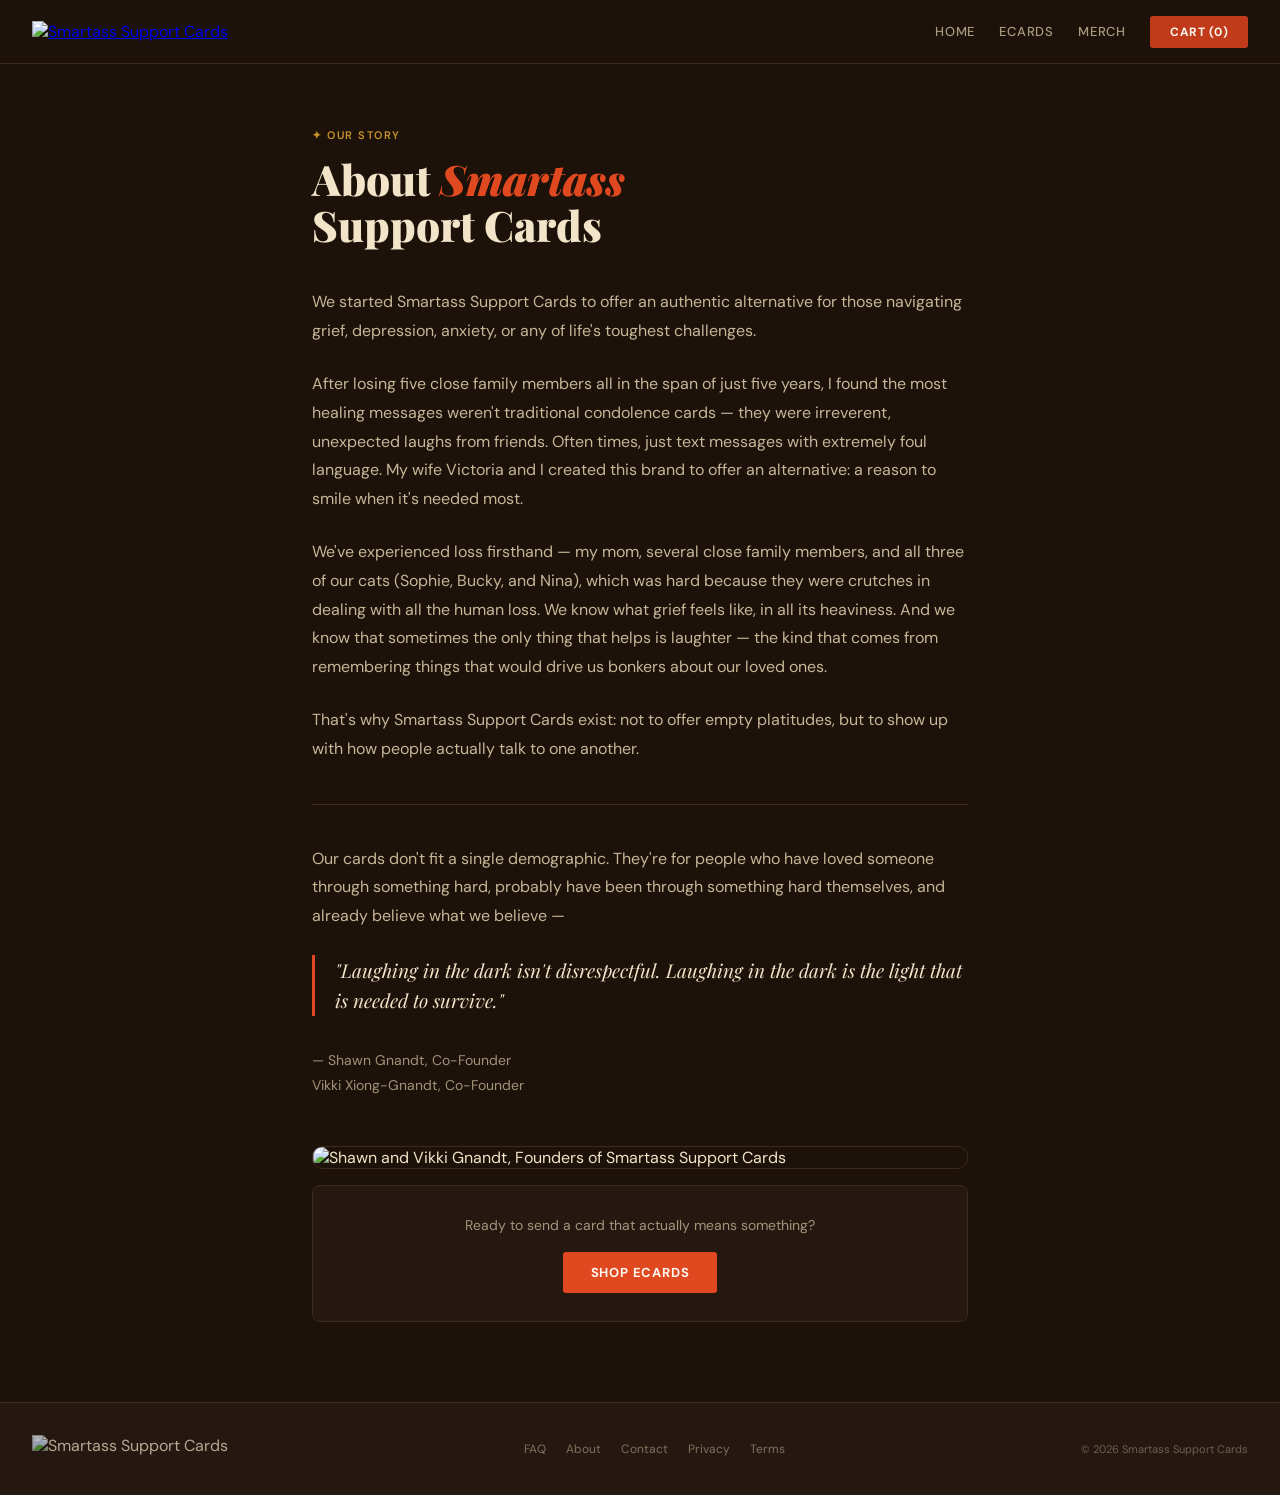
==== about.html @ 31a736cf "Add files via upload" ====
<!DOCTYPE html>
<html lang="en">
<head>
<meta charset="UTF-8">
<meta name="viewport" content="width=device-width, initial-scale=1.0">
<title>About Us — Smartass Support Cards</title>
<link href="https://fonts.googleapis.com/css2?family=Playfair+Display:ital,wght@0,700;0,900;1,700&family=DM+Sans:wght@400;500;600&display=swap" rel="stylesheet">
<style>
*{box-sizing:border-box;margin:0;padding:0}
:root{
  --bg:#1C1209;
  --bg2:#251810;
  --bg3:#2E1E12;
  --bdr:#3D2A1A;
  --cream:#F2E4C8;
  --cream2:#D9C9A8;
  --red:#C13B1B;
  --red2:#E04820;
  --gold:#C8922A;
  --white:#FDF8EF;
}
body{font-family:'DM Sans',sans-serif;background:var(--bg);color:var(--cream);min-height:100vh}
.hdr{background:var(--bg);border-bottom:1px solid var(--bdr);padding:0 32px;display:flex;align-items:center;justify-content:space-between;height:64px;position:sticky;top:0;z-index:100}
.hdr-logo img{height:36px;object-fit:contain}
.hdr-nav{display:flex;gap:24px;align-items:center}
.hdr-nav a{color:var(--cream2);text-decoration:none;font-size:13px;font-weight:500;text-transform:uppercase;letter-spacing:0.8px;opacity:0.75;transition:opacity 0.2s}
.hdr-nav a:hover{opacity:1}
.hdr-cart{background:var(--red);color:var(--white);border:none;padding:8px 20px;border-radius:3px;font-size:12px;font-weight:700;cursor:pointer;font-family:'DM Sans',sans-serif;letter-spacing:0.5px;text-transform:uppercase}

/* PAGE */
.page{max-width:720px;margin:0 auto;padding:64px 32px 80px}

/* EYEBROW */
.eyebrow{font-size:11px;font-weight:600;color:var(--gold);text-transform:uppercase;letter-spacing:1.5px;margin-bottom:14px}

/* HEADING */
.page-title{font-family:'Playfair Display',serif;font-size:42px;font-weight:900;color:var(--cream);line-height:1.1;margin-bottom:40px}
.page-title em{color:var(--red2);font-style:italic}

/* DIVIDER */
.divider{height:1px;background:var(--bdr);margin:40px 0}

/* BODY TEXT */
.body-text{font-size:16px;color:var(--cream2);line-height:1.8;margin-bottom:24px;opacity:0.9}
.body-text strong{color:var(--cream);font-weight:600}

/* CLOSING LINE */
.closing{font-family:'Playfair Display',serif;font-size:19px;font-style:italic;color:var(--cream);line-height:1.6;margin-bottom:32px;border-left:3px solid var(--red2);padding-left:20px}

/* SIGNATURE */
.signature{font-size:14px;color:var(--cream2);opacity:0.7;margin-bottom:48px}
.signature span{display:block;line-height:1.8}

/* PHOTO */
.founders-photo{width:100%;border-radius:10px;overflow:hidden;margin-bottom:16px;border:1px solid var(--bdr)}
.founders-photo img{width:100%;object-fit:cover;display:block}
.founders-caption{font-size:13px;color:var(--cream2);opacity:0.55;text-align:center;margin-bottom:48px}

/* CTA */
.cta-box{background:var(--bg2);border:1px solid var(--bdr);border-radius:8px;padding:28px 32px;text-align:center}
.cta-box p{font-size:14px;color:var(--cream2);opacity:0.7;margin-bottom:16px;line-height:1.6}
.cta-btn{background:var(--red2);color:var(--white);text-decoration:none;padding:12px 28px;border-radius:3px;font-size:13px;font-weight:700;text-transform:uppercase;letter-spacing:0.8px;display:inline-block;transition:background 0.2s}
.cta-btn:hover{background:var(--red)}

/* FOOTER */
footer{background:var(--bg2);border-top:1px solid var(--bdr);padding:32px;display:flex;align-items:center;justify-content:space-between}
footer img{height:28px;object-fit:contain;opacity:0.7}
.footer-links{display:flex;gap:20px}
.footer-links a{font-size:12px;color:var(--cream2);opacity:0.5;text-decoration:none;transition:opacity 0.2s}
.footer-links a:hover{opacity:1}
.footer-copy{font-size:11px;color:var(--cream2);opacity:0.4}

@media(max-width:768px){
  .hdr{padding:0 16px}
  .hdr-nav a{display:none}
  .page{padding:40px 20px 60px}
  .page-title{font-size:30px}
  .closing{font-size:16px}
  footer{flex-direction:column;gap:16px;padding:24px 16px;text-align:center}
  .footer-links{justify-content:center;flex-wrap:wrap}
}
</style>
</head>
<body>

<header class="hdr">
  <div class="hdr-logo">
    <a href="/"><img src="https://images.squarespace-cdn.com/content/v1/6744860d0caea30524e77cd6/3640bf45-f2a6-4471-bc56-5d72af36f428/Logo1.png?format=300w" alt="Smartass Support Cards"></a>
  </div>
  <nav class="hdr-nav">
    <a href="/">Home</a>
    <a href="/#ecards">eCards</a>
    <a href="#">Merch</a>
    <button class="hdr-cart">Cart (0)</button>
  </nav>
</header>

<div class="page">

  <div class="eyebrow">✦ Our Story</div>
  <h1 class="page-title">About <em>Smartass</em><br>Support Cards</h1>

  <p class="body-text">We started Smartass Support Cards to offer an authentic alternative for those navigating grief, depression, anxiety, or any of life's toughest challenges.</p>

  <p class="body-text">After losing five close family members all in the span of just five years, I found the most healing messages weren't traditional condolence cards — they were irreverent, unexpected laughs from friends. Often times, just text messages with extremely foul language. My wife Victoria and I created this brand to offer an alternative: a reason to smile when it's needed most.</p>

  <p class="body-text">We've experienced loss firsthand — my mom, several close family members, and all three of our cats (Sophie, Bucky, and Nina), which was hard because they were crutches in dealing with all the human loss. We know what grief feels like, in all its heaviness. And we know that sometimes the only thing that helps is laughter — the kind that comes from remembering things that would drive us bonkers about our loved ones.</p>

  <p class="body-text">That's why Smartass Support Cards exist: not to offer empty platitudes, but to show up with how people actually talk to one another.</p>

  <div class="divider"></div>

  <p class="body-text">Our cards don't fit a single demographic. They're for people who have loved someone through something hard, probably have been through something hard themselves, and already believe what we believe —</p>

  <div class="closing">"Laughing in the dark isn't disrespectful. Laughing in the dark is the light that is needed to survive."</div>

  <div class="signature">
    <span>— Shawn Gnandt, Co-Founder</span>
    <span>Vikki Xiong-Gnandt, Co-Founder</span>
  </div>

  <div class="founders-photo">
    <img src="https://images.squarespace-cdn.com/content/v1/6744860d0caea30524e77cd6/7996e66f-1352-48ad-b283-6f714f374343/AboutImage.png" alt="Shawn and Vikki Gnandt, Founders of Smartass Support Cards">
  </div>

  <div class="cta-box">
    <p>Ready to send a card that actually means something?</p>
    <a href="/#ecards" class="cta-btn">Shop eCards</a>
  </div>

</div>

<footer>
  <img src="https://images.squarespace-cdn.com/content/v1/6744860d0caea30524e77cd6/3640bf45-f2a6-4471-bc56-5d72af36f428/Logo1.png?format=300w" alt="Smartass Support Cards">
  <div class="footer-links">
    <a href="#">FAQ</a>
    <a href="/about.html">About</a>
    <a href="#">Contact</a>
    <a href="#">Privacy</a>
    <a href="#">Terms</a>
  </div>
  <div class="footer-copy">© 2026 Smartass Support Cards</div>
</footer>

</body>
</html>
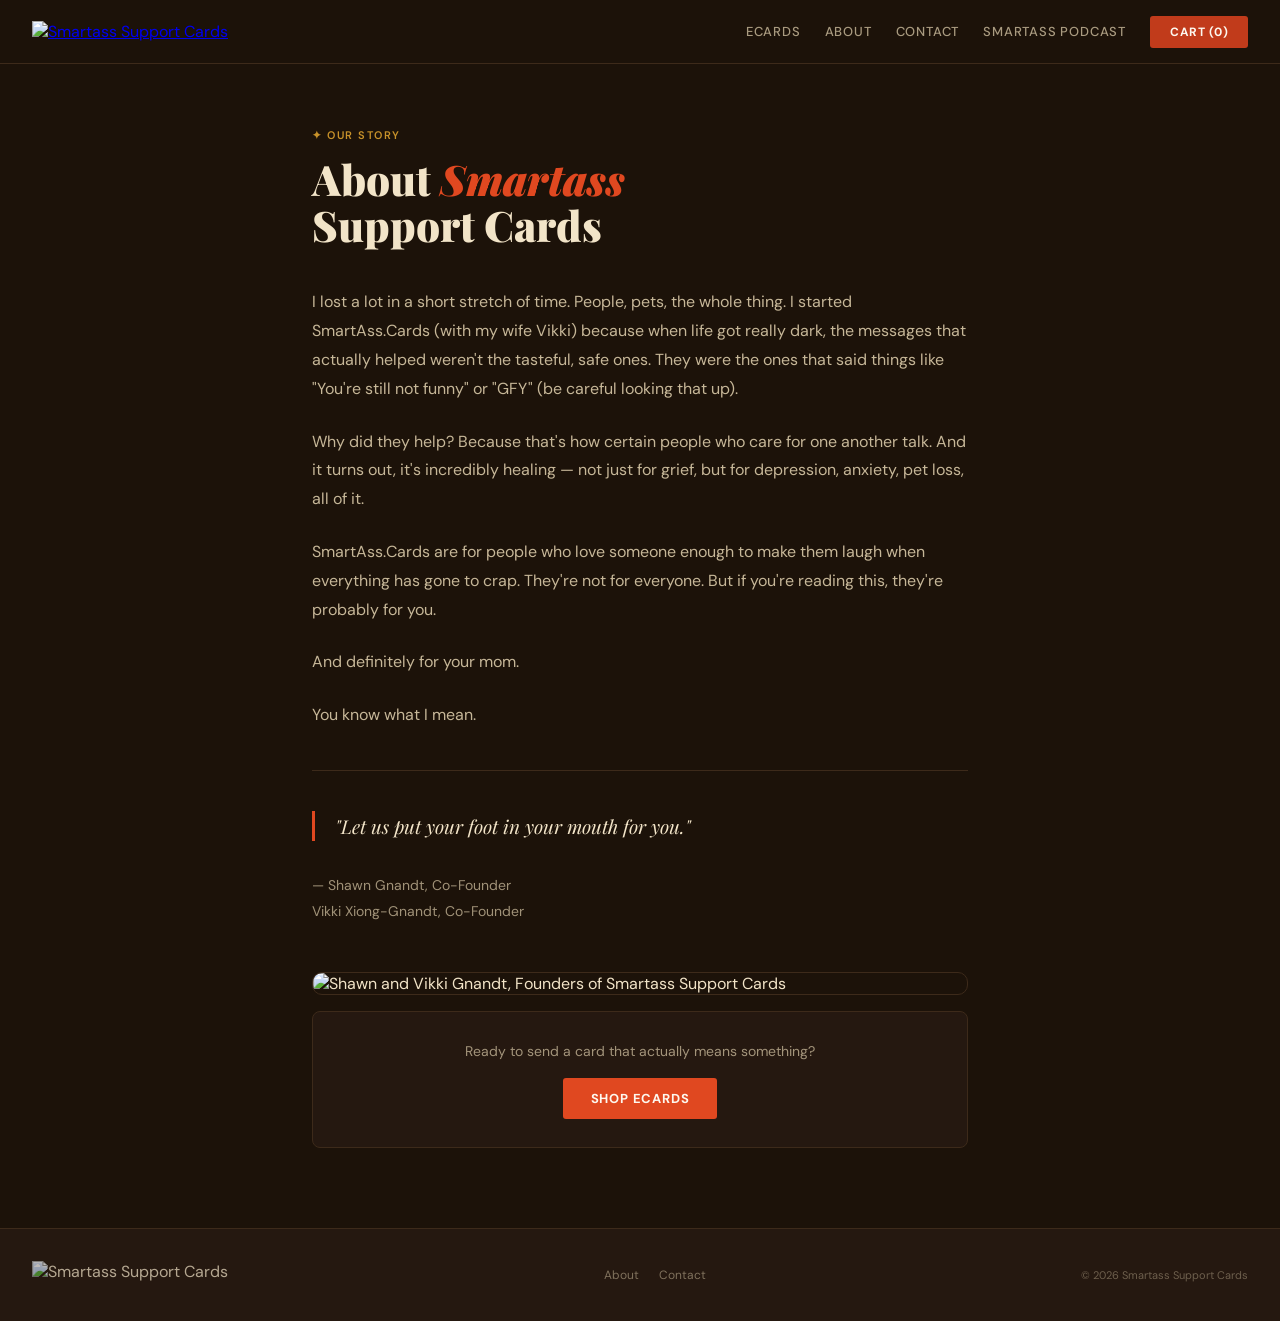
==== commit f26e0391: "Add files via upload" ====
--- a/about.html
+++ b/about.html
@@ -88,9 +88,10 @@
     <a href="/"><img src="https://images.squarespace-cdn.com/content/v1/6744860d0caea30524e77cd6/3640bf45-f2a6-4471-bc56-5d72af36f428/Logo1.png?format=300w" alt="Smartass Support Cards"></a>
   </div>
   <nav class="hdr-nav">
-    <a href="/">Home</a>
-    <a href="/#ecards">eCards</a>
-    <a href="#">Merch</a>
+    <a href="/">eCards</a>
+    <a href="/about.html">About</a>
+    <a href="mailto:sgnandt@gmail.com">Contact</a>
+    <a href="#">SmartAss Podcast</a>
     <button class="hdr-cart">Cart (0)</button>
   </nav>
 </header>
@@ -100,19 +101,19 @@
   <div class="eyebrow">✦ Our Story</div>
   <h1 class="page-title">About <em>Smartass</em><br>Support Cards</h1>
 
-  <p class="body-text">We started Smartass Support Cards to offer an authentic alternative for those navigating grief, depression, anxiety, or any of life's toughest challenges.</p>
+  <p class="body-text">I lost a lot in a short stretch of time. People, pets, the whole thing. I started SmartAss.Cards (with my wife Vikki) because when life got really dark, the messages that actually helped weren't the tasteful, safe ones. They were the ones that said things like "You're still not funny" or "GFY" (be careful looking that up).</p>
 
-  <p class="body-text">After losing five close family members all in the span of just five years, I found the most healing messages weren't traditional condolence cards — they were irreverent, unexpected laughs from friends. Often times, just text messages with extremely foul language. My wife Victoria and I created this brand to offer an alternative: a reason to smile when it's needed most.</p>
+  <p class="body-text">Why did they help? Because that's how certain people who care for one another talk. And it turns out, it's incredibly healing — not just for grief, but for depression, anxiety, pet loss, all of it.</p>
 
-  <p class="body-text">We've experienced loss firsthand — my mom, several close family members, and all three of our cats (Sophie, Bucky, and Nina), which was hard because they were crutches in dealing with all the human loss. We know what grief feels like, in all its heaviness. And we know that sometimes the only thing that helps is laughter — the kind that comes from remembering things that would drive us bonkers about our loved ones.</p>
+  <p class="body-text">SmartAss.Cards are for people who love someone enough to make them laugh when everything has gone to crap. They're not for everyone. But if you're reading this, they're probably for you.</p>
 
-  <p class="body-text">That's why Smartass Support Cards exist: not to offer empty platitudes, but to show up with how people actually talk to one another.</p>
+  <p class="body-text">And definitely for your mom.</p>
+
+  <p class="body-text">You know what I mean.</p>
 
   <div class="divider"></div>
 
-  <p class="body-text">Our cards don't fit a single demographic. They're for people who have loved someone through something hard, probably have been through something hard themselves, and already believe what we believe —</p>
-
-  <div class="closing">"Laughing in the dark isn't disrespectful. Laughing in the dark is the light that is needed to survive."</div>
+  <div class="closing">"Let us put your foot in your mouth for you."</div>
 
   <div class="signature">
     <span>— Shawn Gnandt, Co-Founder</span>
@@ -120,7 +121,7 @@
   </div>
 
   <div class="founders-photo">
-    <img src="https://images.squarespace-cdn.com/content/v1/6744860d0caea30524e77cd6/7996e66f-1352-48ad-b283-6f714f374343/AboutImage.png" alt="Shawn and Vikki Gnandt, Founders of Smartass Support Cards">
+    <img src="https://raw.githubusercontent.com/SmartAss-Cards/smartass-cards/main/shawn___Vikki.png" alt="Shawn and Vikki Gnandt, Founders of Smartass Support Cards">
   </div>
 
   <div class="cta-box">
@@ -133,11 +134,8 @@
 <footer>
   <img src="https://images.squarespace-cdn.com/content/v1/6744860d0caea30524e77cd6/3640bf45-f2a6-4471-bc56-5d72af36f428/Logo1.png?format=300w" alt="Smartass Support Cards">
   <div class="footer-links">
-    <a href="#">FAQ</a>
     <a href="/about.html">About</a>
-    <a href="#">Contact</a>
-    <a href="#">Privacy</a>
-    <a href="#">Terms</a>
+    <a href="mailto:sgnandt@gmail.com">Contact</a>
   </div>
   <div class="footer-copy">© 2026 Smartass Support Cards</div>
 </footer>
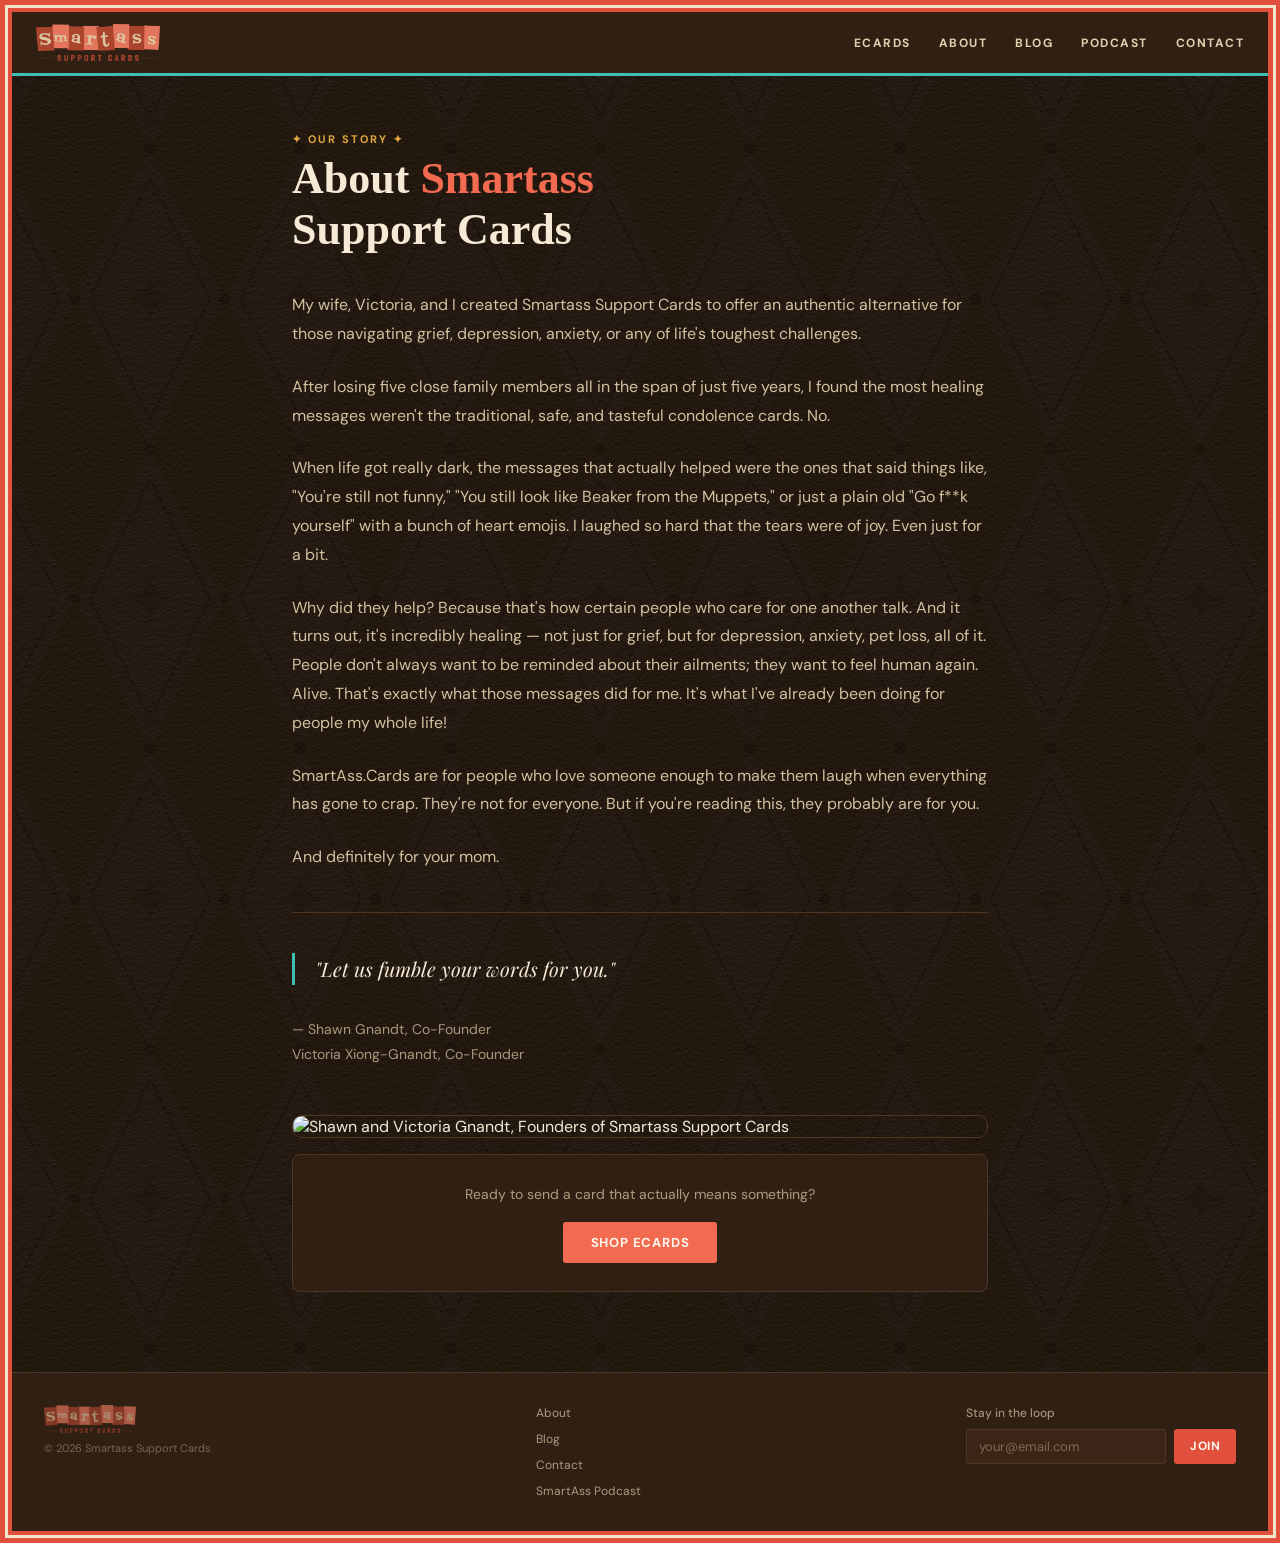
==== commit 4c2ecd8c: "Add files via upload" ====
--- a/about.html
+++ b/about.html
@@ -4,124 +4,63 @@
 <meta charset="UTF-8">
 <meta name="viewport" content="width=device-width, initial-scale=1.0">
 <title>About Us — Smartass Support Cards</title>
-<link href="https://fonts.googleapis.com/css2?family=Playfair+Display:ital,wght@0,700;0,900;1,700&family=DM+Sans:wght@400;500;600&display=swap" rel="stylesheet">
-<style>
-*{box-sizing:border-box;margin:0;padding:0}
-:root{
-  --bg:#1C1209;
-  --bg2:#251810;
-  --bg3:#2E1E12;
-  --bdr:#3D2A1A;
-  --cream:#F2E4C8;
-  --cream2:#D9C9A8;
-  --red:#C13B1B;
-  --red2:#E04820;
-  --gold:#C8922A;
-  --white:#FDF8EF;
-}
-body{font-family:'DM Sans',sans-serif;background:var(--bg);color:var(--cream);min-height:100vh}
-.hdr{background:var(--bg);border-bottom:1px solid var(--bdr);padding:0 32px;display:flex;align-items:center;justify-content:space-between;height:64px;position:sticky;top:0;z-index:100}
-.hdr-logo img{height:36px;object-fit:contain}
-.hdr-nav{display:flex;gap:24px;align-items:center}
-.hdr-nav a{color:var(--cream2);text-decoration:none;font-size:13px;font-weight:500;text-transform:uppercase;letter-spacing:0.8px;opacity:0.75;transition:opacity 0.2s}
-.hdr-nav a:hover{opacity:1}
-.hdr-cart{background:var(--red);color:var(--white);border:none;padding:8px 20px;border-radius:3px;font-size:12px;font-weight:700;cursor:pointer;font-family:'DM Sans',sans-serif;letter-spacing:0.5px;text-transform:uppercase}
-
-/* PAGE */
-.page{max-width:720px;margin:0 auto;padding:64px 32px 80px}
-
-/* EYEBROW */
-.eyebrow{font-size:11px;font-weight:600;color:var(--gold);text-transform:uppercase;letter-spacing:1.5px;margin-bottom:14px}
-
-/* HEADING */
-.page-title{font-family:'Playfair Display',serif;font-size:42px;font-weight:900;color:var(--cream);line-height:1.1;margin-bottom:40px}
-.page-title em{color:var(--red2);font-style:italic}
-
-/* DIVIDER */
-.divider{height:1px;background:var(--bdr);margin:40px 0}
-
-/* BODY TEXT */
-.body-text{font-size:16px;color:var(--cream2);line-height:1.8;margin-bottom:24px;opacity:0.9}
-.body-text strong{color:var(--cream);font-weight:600}
-
-/* CLOSING LINE */
-.closing{font-family:'Playfair Display',serif;font-size:19px;font-style:italic;color:var(--cream);line-height:1.6;margin-bottom:32px;border-left:3px solid var(--red2);padding-left:20px}
-
-/* SIGNATURE */
-.signature{font-size:14px;color:var(--cream2);opacity:0.7;margin-bottom:48px}
-.signature span{display:block;line-height:1.8}
-
-/* PHOTO */
-.founders-photo{width:100%;border-radius:10px;overflow:hidden;margin-bottom:16px;border:1px solid var(--bdr)}
-.founders-photo img{width:100%;object-fit:cover;display:block}
-.founders-caption{font-size:13px;color:var(--cream2);opacity:0.55;text-align:center;margin-bottom:48px}
-
-/* CTA */
-.cta-box{background:var(--bg2);border:1px solid var(--bdr);border-radius:8px;padding:28px 32px;text-align:center}
-.cta-box p{font-size:14px;color:var(--cream2);opacity:0.7;margin-bottom:16px;line-height:1.6}
-.cta-btn{background:var(--red2);color:var(--white);text-decoration:none;padding:12px 28px;border-radius:3px;font-size:13px;font-weight:700;text-transform:uppercase;letter-spacing:0.8px;display:inline-block;transition:background 0.2s}
-.cta-btn:hover{background:var(--red)}
-
-/* FOOTER */
-footer{background:var(--bg2);border-top:1px solid var(--bdr);padding:32px;display:flex;align-items:center;justify-content:space-between}
-footer img{height:28px;object-fit:contain;opacity:0.7}
-.footer-links{display:flex;gap:20px}
-.footer-links a{font-size:12px;color:var(--cream2);opacity:0.5;text-decoration:none;transition:opacity 0.2s}
-.footer-links a:hover{opacity:1}
-.footer-copy{font-size:11px;color:var(--cream2);opacity:0.4}
-
-@media(max-width:768px){
-  .hdr{padding:0 16px}
-  .hdr-nav a{display:none}
-  .page{padding:40px 20px 60px}
-  .page-title{font-size:30px}
-  .closing{font-size:16px}
-  footer{flex-direction:column;gap:16px;padding:24px 16px;text-align:center}
-  .footer-links{justify-content:center;flex-wrap:wrap}
-}
-</style>
+<meta name="description" content="Why we make savage, funny sympathy and support e-cards: the story behind Smartass Support Cards.">
+<link href="https://fonts.googleapis.com/css2?family=Playfair+Display:ital,wght@0,700;0,900;1,400;1,700&family=DM+Sans:wght@400;500;600;700&family=Fontdiner+Swanky&display=swap" rel="stylesheet">
+<link rel="stylesheet" href="/styles.css">
 </head>
 <body>
 
-<header class="hdr">
-  <div class="hdr-logo">
-    <a href="/"><img src="https://images.squarespace-cdn.com/content/v1/6744860d0caea30524e77cd6/3640bf45-f2a6-4471-bc56-5d72af36f428/Logo1.png?format=300w" alt="Smartass Support Cards"></a>
-  </div>
-  <nav class="hdr-nav">
-    <a href="/">eCards</a>
+<header class="site-hdr">
+  <a class="site-logo" href="/"><img src="/logo.png" alt="Smartass Support Cards"></a>
+  <nav class="desktop-nav" aria-label="Main">
+    <a href="/#ecards">eCards</a>
     <a href="/about.html">About</a>
+    <a href="/blog.html">Blog</a>
+    <a href="/podcast.html">Podcast</a>
     <a href="mailto:sgnandt@gmail.com">Contact</a>
-    <a href="#">SmartAss Podcast</a>
-    <button class="hdr-cart">Cart (0)</button>
   </nav>
+  <button class="hamburger" onclick="toggleMenu()" aria-label="Open menu" aria-expanded="false">
+    <span></span><span></span><span></span>
+  </button>
 </header>
+
+<div class="mobile-menu" id="mobileMenu">
+  <button class="mobile-close" onclick="closeMenu()" aria-label="Close menu">✕</button>
+  <a href="/#ecards" onclick="closeMenu()">eCards</a>
+  <a href="/about.html">About</a>
+  <a href="/blog.html">Blog</a>
+  <a href="/podcast.html">Podcast</a>
+  <a href="mailto:sgnandt@gmail.com">Contact</a>
+</div>
 
 <div class="page">
 
-  <div class="eyebrow">✦ Our Story</div>
+  <div class="section-eyebrow">✦ our story ✦</div>
   <h1 class="page-title">About <em>Smartass</em><br>Support Cards</h1>
 
-  <p class="body-text">I lost a lot in a short stretch of time. People, pets, the whole thing. I started SmartAss.Cards (with my wife Vikki) because when life got really dark, the messages that actually helped weren't the tasteful, safe ones. They were the ones that said things like "You're still not funny" or "GFY" (be careful looking that up).</p>
+  <p class="body-text">My wife, Victoria, and I created Smartass Support Cards to offer an authentic alternative for those navigating grief, depression, anxiety, or any of life's toughest challenges.</p>
 
-  <p class="body-text">Why did they help? Because that's how certain people who care for one another talk. And it turns out, it's incredibly healing — not just for grief, but for depression, anxiety, pet loss, all of it.</p>
+  <p class="body-text">After losing five close family members all in the span of just five years, I found the most healing messages weren't the traditional, safe, and tasteful condolence cards. No.</p>
 
-  <p class="body-text">SmartAss.Cards are for people who love someone enough to make them laugh when everything has gone to crap. They're not for everyone. But if you're reading this, they're probably for you.</p>
+  <p class="body-text">When life got really dark, the messages that actually helped were the ones that said things like, "You're still not funny," "You still look like Beaker from the Muppets," or just a plain old "Go f**k yourself" with a bunch of heart emojis. I laughed so hard that the tears were of joy. Even just for a bit.</p>
+
+  <p class="body-text">Why did they help? Because that's how certain people who care for one another talk. And it turns out, it's incredibly healing — not just for grief, but for depression, anxiety, pet loss, all of it. People don't always want to be reminded about their ailments; they want to feel human again. Alive. That's exactly what those messages did for me. It's what I've already been doing for people my whole life!</p>
+
+  <p class="body-text">SmartAss.Cards are for people who love someone enough to make them laugh when everything has gone to crap. They're not for everyone. But if you're reading this, they probably are for you.</p>
 
   <p class="body-text">And definitely for your mom.</p>
 
-  <p class="body-text">You know what I mean.</p>
-
   <div class="divider"></div>
 
-  <div class="closing">"Let us put your foot in your mouth for you."</div>
+  <div class="closing">"Let us fumble your words for you."</div>
 
   <div class="signature">
     <span>— Shawn Gnandt, Co-Founder</span>
-    <span>Vikki Xiong-Gnandt, Co-Founder</span>
+    <span>Victoria Xiong-Gnandt, Co-Founder</span>
   </div>
 
   <div class="founders-photo">
-    <img src="https://raw.githubusercontent.com/SmartAss-Cards/smartass-cards/main/shawn___Vikki.png" alt="Shawn and Vikki Gnandt, Founders of Smartass Support Cards">
+    <img src="https://raw.githubusercontent.com/SmartAss-Cards/smartass-cards/main/shawn%20%26%20Vikki.png" alt="Shawn and Victoria Gnandt, Founders of Smartass Support Cards">
   </div>
 
   <div class="cta-box">
@@ -132,13 +71,27 @@
 </div>
 
 <footer>
-  <img src="https://images.squarespace-cdn.com/content/v1/6744860d0caea30524e77cd6/3640bf45-f2a6-4471-bc56-5d72af36f428/Logo1.png?format=300w" alt="Smartass Support Cards">
-  <div class="footer-links">
-    <a href="/about.html">About</a>
-    <a href="mailto:sgnandt@gmail.com">Contact</a>
+  <div class="footer-top">
+    <div class="footer-brand">
+      <img src="/logo.png" alt="Smartass Support Cards">
+      <div class="footer-copy">© 2026 Smartass Support Cards</div>
+    </div>
+    <div class="footer-links">
+      <a href="/about.html">About</a>
+      <a href="/blog.html">Blog</a>
+      <a href="mailto:sgnandt@gmail.com">Contact</a>
+      <a href="/podcast.html">SmartAss Podcast</a>
+    </div>
+    <div class="footer-signup">
+      <div class="footer-signup-label">Stay in the loop</div>
+      <div class="footer-signup-row">
+        <input type="email" class="footer-email" placeholder="your@email.com" aria-label="Email address" onkeydown="if(event.key==='Enter'){event.preventDefault();handleSignup(this.nextElementSibling)}">
+        <button class="footer-sub-btn" data-label="Join" onclick="handleSignup(this)">Join</button>
+      </div>
+    </div>
   </div>
-  <div class="footer-copy">© 2026 Smartass Support Cards</div>
 </footer>
 
+<script src="/site.js"></script>
 </body>
 </html>
--- a/styles.css
+++ b/styles.css
@@ -0,0 +1,143 @@
+/* ============================================================
+   SMARTASS SUPPORT CARDS — shared site styles
+   Linked by every page. Edit brand colors/components ONCE here.
+   Page-specific styles live in each page's own <style> block.
+   ============================================================ */
+
+*{box-sizing:border-box;margin:0;padding:0}
+
+:root{
+  --frame:12px;
+  --bg:#261710;
+  --bg2:#302013;
+  --bg3:#3A2517;
+  --bdr:#4E3620;
+  --cream:#F4EAD5;
+  --paper:#FFF8E7;
+  --cream2:#E0D0AE;
+  --red:#E0503C;
+  --red2:#F26A50;
+  --gold:#E2A63E;
+  --teal:#3FBFB4;
+  --teal2:#227B73;
+  --white:#FDF8EF;
+}
+
+html{scroll-behavior:smooth;color-scheme:dark light}
+html,body{min-height:100vh}
+body{font-family:'DM Sans',sans-serif;background-color:var(--bg);background-image:url(/site_BG.png);background-repeat:repeat;color:var(--cream);border:var(--frame) solid var(--red);position:relative}
+body::before{content:"";position:absolute;top:calc((var(--frame) + 3px)/-2);right:calc((var(--frame) + 3px)/-2);bottom:calc((var(--frame) + 3px)/-2);left:calc((var(--frame) + 3px)/-2);border:3px solid #F2E4C8;pointer-events:none;z-index:999}
+
+/* ---------- SHARED NAV / SUBPAGE HEADER ---------- */
+.site-hdr{background:var(--bg2);border-bottom:3px solid var(--teal);padding:0 24px;height:64px;display:flex;align-items:center;justify-content:space-between;position:sticky;top:0;z-index:100}
+.site-logo img{height:38px;object-fit:contain;display:block}
+.desktop-nav{display:flex;gap:28px}
+.desktop-nav a{color:var(--cream2);text-decoration:none;font-size:12px;font-weight:700;letter-spacing:1.5px;text-transform:uppercase;transition:color 0.2s}
+.desktop-nav a:hover{color:var(--gold)}
+
+.hamburger{display:none;flex-direction:column;gap:5px;cursor:pointer;padding:8px;background:none;border:none;z-index:200}
+.hamburger span{width:22px;height:2px;background:var(--cream2);display:block;transition:all 0.3s}
+.mobile-menu{display:none;position:fixed;inset:0;background:rgba(38,23,16,0.97);z-index:150;flex-direction:column;align-items:center;justify-content:center;gap:28px}
+.mobile-menu.open{display:flex}
+.mobile-menu a{color:var(--cream);text-decoration:none;font-size:22px;font-weight:500;text-transform:uppercase;letter-spacing:1px;opacity:0.85}
+.mobile-menu a:hover{opacity:1;color:var(--gold)}
+.mobile-close{position:absolute;top:20px;right:20px;background:none;border:none;color:var(--cream2);font-size:28px;cursor:pointer}
+
+/* ---------- EYEBROWS / SECTION NUMBERS ---------- */
+.section-eyebrow{text-align:center;font-size:11px;letter-spacing:2px;text-transform:uppercase;color:var(--gold);font-family:'DM Sans',sans-serif;font-weight:700;margin-bottom:8px}
+.sec-num{color:var(--red2);margin-right:12px;padding-right:12px;border-right:1px solid var(--gold)}
+
+/* ---------- SHARED FOOTER ---------- */
+footer{background:var(--bg2);border-top:1px solid var(--bdr);padding:32px;margin-top:0}
+.footer-top{display:flex;align-items:flex-start;justify-content:space-between;gap:32px;flex-wrap:wrap}
+.footer-brand img{height:28px;object-fit:contain;opacity:0.7;display:block;margin-bottom:8px}
+.footer-links{display:flex;flex-direction:column;gap:10px}
+.footer-links a{font-size:12px;color:var(--cream2);opacity:0.7;text-decoration:none;transition:opacity 0.2s}
+.footer-links a:hover{opacity:1}
+.footer-copy{font-size:11px;color:var(--cream2);opacity:0.4}
+.footer-signup-label{font-size:12px;color:var(--cream2);opacity:0.65;margin-bottom:8px;font-weight:500}
+.footer-signup-row{display:flex;gap:8px}
+.footer-email{background:var(--bg3);border:1px solid var(--bdr);border-radius:3px;padding:8px 12px;color:var(--cream);font-size:13px;font-family:'DM Sans',sans-serif;outline:none;width:200px}
+.footer-email:focus{border-color:var(--red)}
+.footer-email::placeholder{color:var(--cream2);opacity:0.4}
+.footer-sub-btn{background:var(--red);color:var(--white);border:none;padding:8px 16px;border-radius:3px;font-size:12px;font-weight:700;cursor:pointer;font-family:'DM Sans',sans-serif;text-transform:uppercase;letter-spacing:0.5px;transition:background 0.2s;white-space:nowrap}
+.footer-sub-btn:hover{background:var(--red2)}
+
+/* ---------- SUBPAGE SHELL (about, blog posts, etc.) ---------- */
+.page{max-width:760px;margin:0 auto;padding:56px 32px 80px}
+.page .section-eyebrow{text-align:left}
+.page-title{font-family:'Fontdiner Swanky',cursive;font-size:44px;color:var(--cream);line-height:1.15;margin-bottom:36px}
+.page-title em{color:var(--red2);font-style:normal}
+.divider{height:1px;background:var(--bdr);margin:40px 0}
+
+/* about page components */
+.body-text{font-size:16px;color:var(--cream2);line-height:1.8;margin-bottom:24px;opacity:0.92}
+.body-text strong{color:var(--cream);font-weight:600}
+.closing{font-family:'Playfair Display',serif;font-size:20px;font-style:italic;color:var(--cream);line-height:1.6;margin-bottom:32px;border-left:3px solid var(--teal);padding-left:20px}
+.signature{font-size:14px;color:var(--cream2);opacity:0.7;margin-bottom:48px}
+.signature span{display:block;line-height:1.8}
+.founders-photo{width:100%;border-radius:10px;overflow:hidden;margin-bottom:16px;border:1px solid var(--bdr)}
+.founders-photo img{width:100%;object-fit:cover;display:block}
+.founders-caption{font-size:13px;color:var(--cream2);opacity:0.55;text-align:center;margin-bottom:48px}
+.cta-box{background:var(--bg2);border:1px solid var(--bdr);border-radius:8px;padding:28px 32px;text-align:center}
+.cta-box p{font-size:14px;color:var(--cream2);opacity:0.7;margin-bottom:16px;line-height:1.6}
+.cta-btn{background:var(--red2);color:var(--white);text-decoration:none;padding:12px 28px;border-radius:3px;font-size:13px;font-weight:700;text-transform:uppercase;letter-spacing:0.8px;display:inline-block;transition:background 0.2s;font-family:'DM Sans',sans-serif}
+.cta-btn:hover{background:var(--red)}
+
+/* ---------- BLOG INDEX ---------- */
+.blog-hero{padding:56px 32px 40px;text-align:center;border-bottom:4px solid var(--teal)}
+.blog-eyebrow{font-size:11px;letter-spacing:2px;text-transform:uppercase;color:var(--gold);font-family:'DM Sans',sans-serif;font-weight:700;margin-bottom:12px}
+.blog-title{font-family:'Fontdiner Swanky',cursive;font-size:44px;color:var(--cream);margin-bottom:12px}
+.blog-sub{font-family:'Playfair Display',serif;font-size:15px;font-style:italic;color:var(--cream2);opacity:0.75}
+.blog-grid{display:grid;grid-template-columns:repeat(auto-fill,minmax(320px,1fr));gap:28px;max-width:1100px;margin:0 auto;padding:48px 32px 64px}
+.post-card{background:var(--bg2);border:1px solid var(--bdr);border-radius:10px;overflow:hidden;text-decoration:none;display:flex;flex-direction:column;transition:border-color 0.2s,background 0.2s}
+.post-card:hover{border-color:var(--gold);background:var(--bg3)}
+.post-thumb{width:100%;aspect-ratio:16/9;object-fit:cover;display:block}
+.post-body{padding:20px;flex:1;display:flex;flex-direction:column}
+.post-card .post-meta{font-size:11px;color:var(--cream2);opacity:0.55;margin-bottom:10px;font-weight:500}
+.post-card .post-title{font-family:'Playfair Display',serif;font-size:18px;font-weight:700;color:var(--cream);line-height:1.4;margin-bottom:10px}
+.post-card .post-excerpt{font-family:'Playfair Display',serif;font-size:13px;font-style:italic;color:var(--cream2);opacity:0.75;line-height:1.6;flex:1;margin-bottom:16px}
+.post-card .post-cta{font-size:12px;font-weight:700;color:var(--red2);text-transform:uppercase;letter-spacing:1px;font-family:'DM Sans',sans-serif}
+
+/* ---------- BLOG ARTICLE ---------- */
+.post-wrap{max-width:740px;margin:0 auto;padding:56px 32px 80px}
+.post-back{display:inline-block;font-size:12px;font-weight:600;color:var(--cream2);text-decoration:none;text-transform:uppercase;letter-spacing:1.5px;opacity:0.6;margin-bottom:32px;transition:opacity 0.2s}
+.post-back:hover{opacity:1}
+.post-eyebrow{font-size:11px;font-weight:700;text-transform:uppercase;letter-spacing:2px;color:var(--gold);margin-bottom:12px}
+.post-wrap .post-title{font-family:'Fontdiner Swanky',cursive;font-size:40px;color:var(--cream);line-height:1.2;margin-bottom:16px}
+.post-wrap .post-meta{font-size:13px;color:var(--cream2);opacity:0.6;margin-bottom:32px;padding-bottom:24px;border-bottom:1px solid var(--bdr)}
+.post-image{width:100%;border-radius:8px;display:block;margin-bottom:36px}
+.post-content p{font-family:'Playfair Display',serif;font-size:17px;line-height:1.8;color:var(--cream2);margin-bottom:24px}
+.post-content h2{font-family:'Fontdiner Swanky',cursive;font-size:24px;color:var(--gold);margin-bottom:14px;margin-top:32px}
+.post-content h3{font-family:'Fontdiner Swanky',cursive;font-size:22px;color:var(--gold);margin-bottom:14px;margin-top:8px}
+.post-content ul{margin-left:24px;margin-bottom:24px}
+.post-content ul li{font-family:'Playfair Display',serif;font-size:16px;line-height:1.8;color:var(--cream2);margin-bottom:8px}
+.post-content blockquote{border-left:3px solid var(--gold);padding-left:20px;margin:24px 0}
+.post-content blockquote p{font-style:italic;opacity:0.85}
+.post-content strong{color:var(--cream);font-weight:700}
+.post-content em{font-style:italic}
+.post-cta-box{background:var(--bg2);border:1px solid var(--bdr);border-radius:8px;padding:28px;text-align:center;margin-top:48px}
+.post-cta-box p{font-family:'Playfair Display',serif;font-size:15px;font-style:italic;color:var(--cream2);margin-bottom:16px}
+.post-cta-btn{background:var(--red2);color:var(--white);text-decoration:none;padding:12px 28px;border-radius:3px;font-size:13px;font-weight:700;text-transform:uppercase;letter-spacing:0.8px;display:inline-block;font-family:'DM Sans',sans-serif;transition:background 0.2s}
+.post-cta-btn:hover{background:var(--red)}
+
+/* ---------- RESPONSIVE ---------- */
+@media(max-width:768px){
+  .site-hdr{padding:0 16px}
+  .desktop-nav{display:none}
+  .hamburger{display:flex}
+  .page{padding:40px 20px 60px}
+  .page-title{font-size:32px}
+  .closing{font-size:17px}
+  .blog-hero{padding:40px 16px 28px}
+  .blog-title{font-size:32px}
+  .blog-grid{grid-template-columns:1fr;padding:28px 16px 48px;gap:20px}
+  .post-wrap{padding:32px 16px 60px}
+  .post-wrap .post-title{font-size:28px}
+  footer{padding:24px 16px}
+  .footer-top{flex-direction:column;gap:24px}
+}
+@media(min-width:769px){
+  .hamburger{display:none}
+  .mobile-menu{display:none !important}
+}
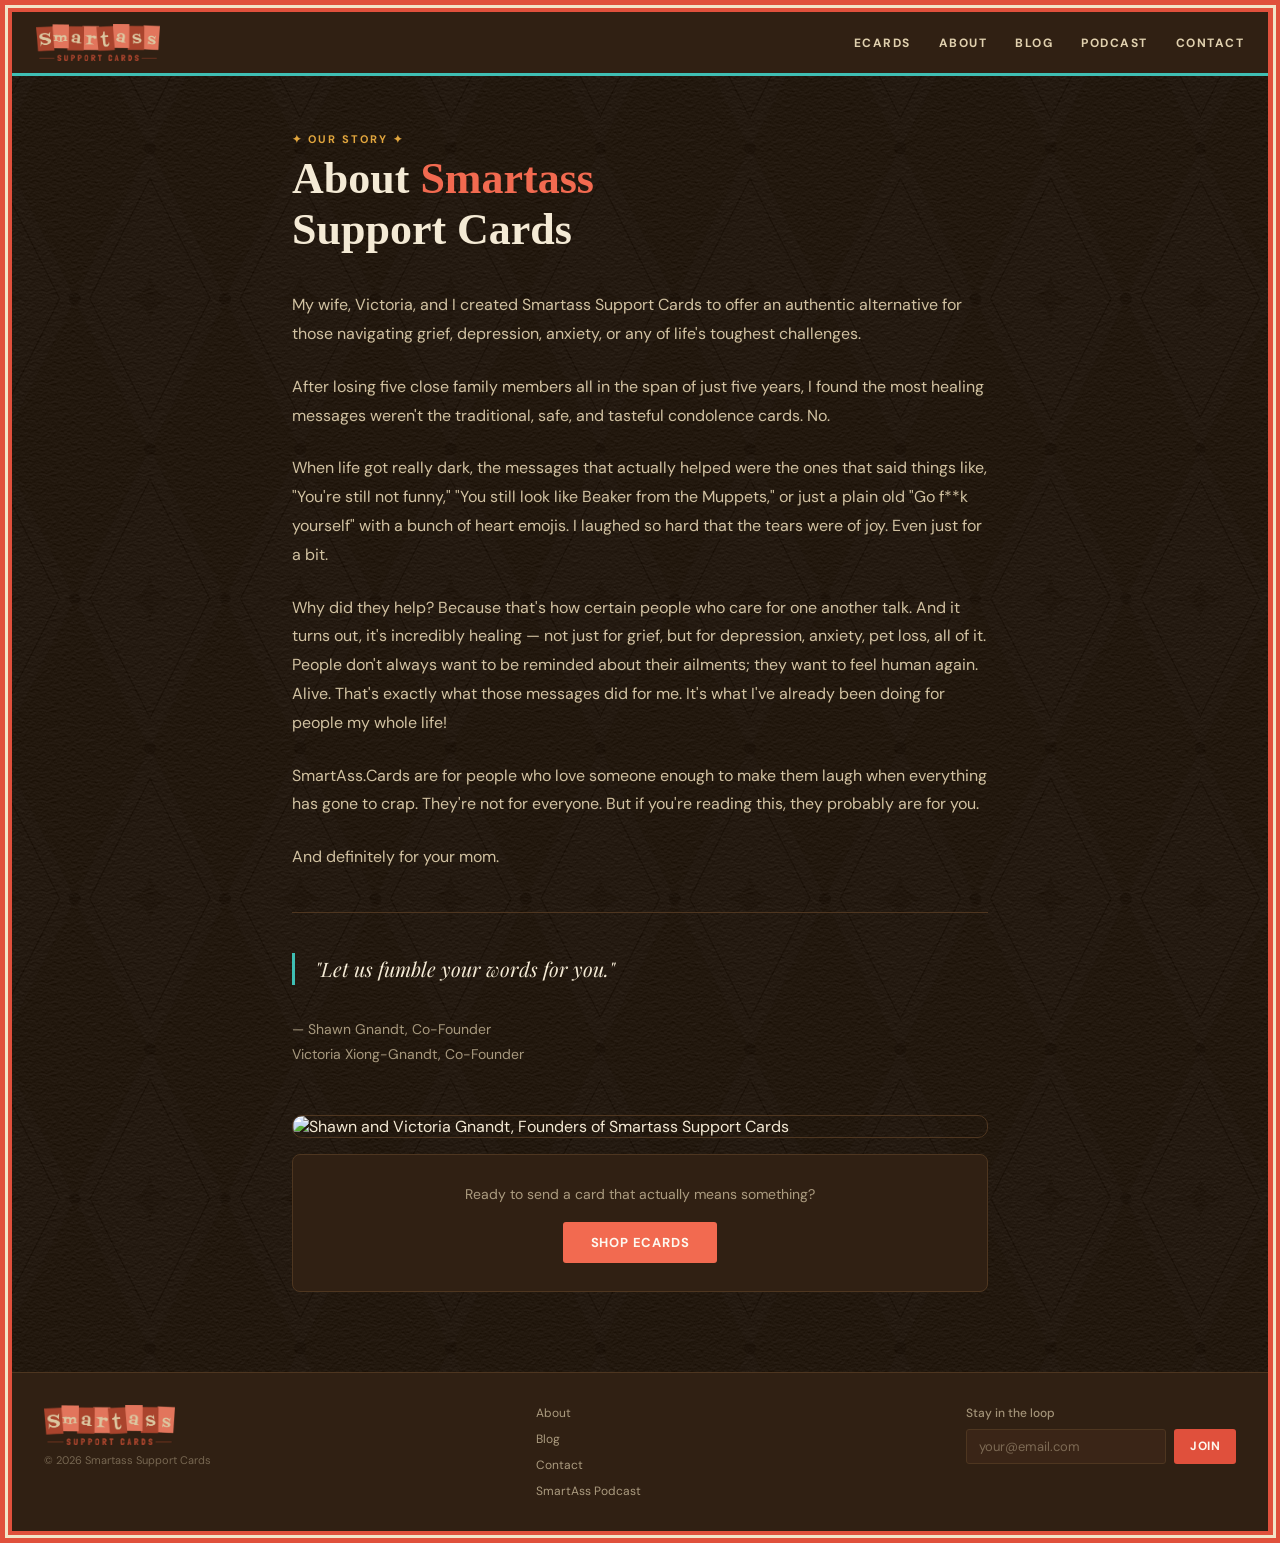
==== commit 03d58bca: "Add files via upload" ====
--- a/about.html
+++ b/about.html
@@ -7,11 +7,14 @@
 <meta name="description" content="Why we make savage, funny sympathy and support e-cards: the story behind Smartass Support Cards.">
 <link href="https://fonts.googleapis.com/css2?family=Playfair+Display:ital,wght@0,700;0,900;1,400;1,700&family=DM+Sans:wght@400;500;600;700&family=Fontdiner+Swanky&display=swap" rel="stylesheet">
 <link rel="stylesheet" href="/styles.css">
+<link rel="icon" type="image/png" href="/favicon-tab.png">
+<link rel="apple-touch-icon" href="/apple-touch-icon.png">
+<style>footer .footer-brand img{height:40px;width:auto;opacity:1;transition:transform 0.2s}footer .footer-brand a:hover img{transform:translateY(-2px)}</style>
 </head>
 <body>
 
 <header class="site-hdr">
-  <a class="site-logo" href="/"><img src="/logo.png" alt="Smartass Support Cards"></a>
+  <a class="site-logo" href="/index.html"><img src="/favicon.png" alt="Smartass Support Cards — home"></a>
   <nav class="desktop-nav" aria-label="Main">
     <a href="/#ecards">eCards</a>
     <a href="/about.html">About</a>
@@ -73,7 +76,7 @@
 <footer>
   <div class="footer-top">
     <div class="footer-brand">
-      <img src="/logo.png" alt="Smartass Support Cards">
+      <a href="/index.html" aria-label="Back to home page"><img src="/favicon.png" alt="Smartass Support Cards — back to home"></a>
       <div class="footer-copy">© 2026 Smartass Support Cards</div>
     </div>
     <div class="footer-links">
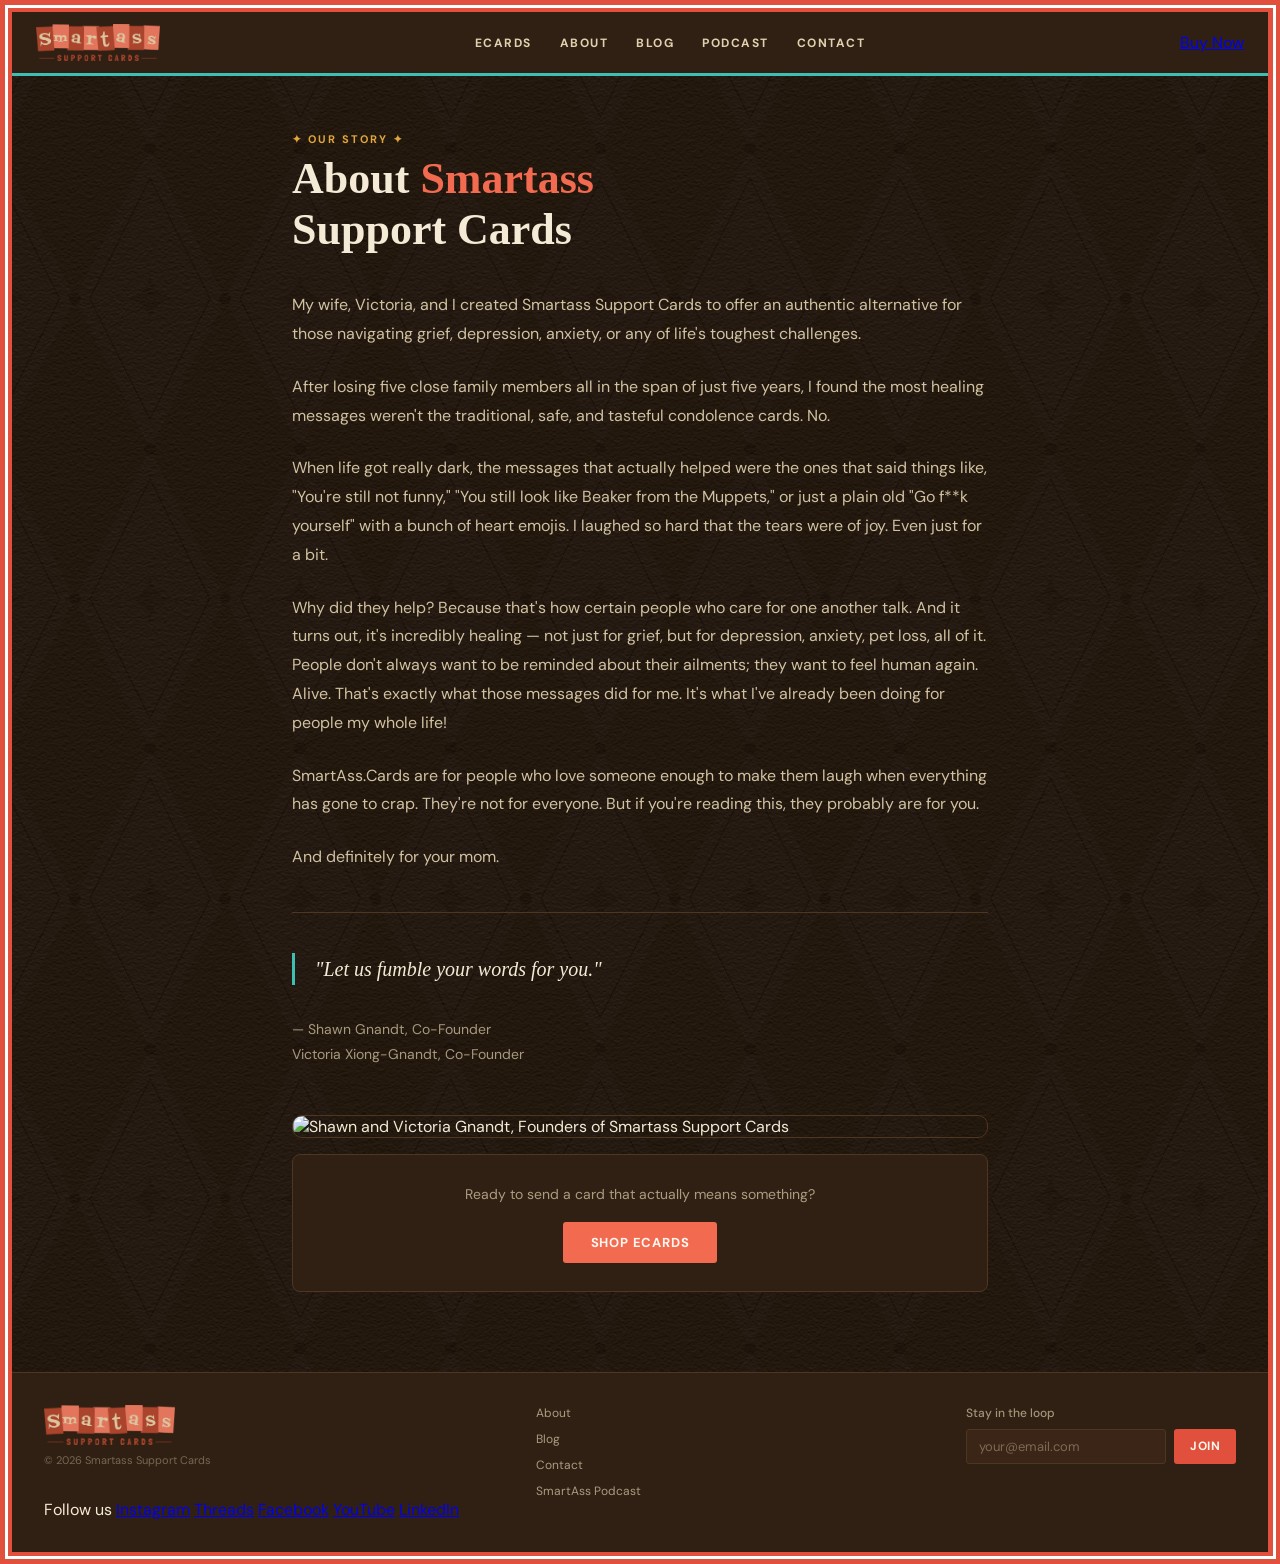
==== commit d0c0cb98: "Add files via upload" ====
--- a/about.html
+++ b/about.html
@@ -5,7 +5,7 @@
 <meta name="viewport" content="width=device-width, initial-scale=1.0">
 <title>About Us — Smartass Support Cards</title>
 <meta name="description" content="Why we make savage, funny sympathy and support e-cards: the story behind Smartass Support Cards.">
-<link href="https://fonts.googleapis.com/css2?family=Playfair+Display:ital,wght@0,700;0,900;1,400;1,700&family=DM+Sans:wght@400;500;600;700&family=Fontdiner+Swanky&display=swap" rel="stylesheet">
+<link href="https://fonts.googleapis.com/css2?family=DM+Sans:ital,wght@0,400;0,500;0,600;0,700;1,400;1,500;1,700&family=Fontdiner+Swanky&display=swap" rel="stylesheet">
 <link rel="stylesheet" href="/styles.css">
 <link rel="icon" type="image/png" href="/favicon-tab.png">
 <link rel="apple-touch-icon" href="/apple-touch-icon.png">
@@ -22,9 +22,12 @@
     <a href="/podcast.html">Podcast</a>
     <a href="mailto:sgnandt@gmail.com">Contact</a>
   </nav>
-  <button class="hamburger" onclick="toggleMenu()" aria-label="Open menu" aria-expanded="false">
-    <span></span><span></span><span></span>
-  </button>
+  <div class="hdr-actions">
+    <a class="buy-now" href="/#ecards">Buy Now</a>
+    <button class="hamburger" onclick="toggleMenu()" aria-label="Open menu" aria-expanded="false">
+      <span></span><span></span><span></span>
+    </button>
+  </div>
 </header>
 
 <div class="mobile-menu" id="mobileMenu">
@@ -93,6 +96,14 @@
       </div>
     </div>
   </div>
+  <nav class="footer-social" aria-label="Social media">
+    <span class="footer-social-label">Follow us</span>
+    <a href="https://www.instagram.com/smartass_cards/" target="_blank" rel="noopener">Instagram</a>
+    <a href="https://www.threads.com/@smartass_cards" target="_blank" rel="noopener">Threads</a>
+    <a href="https://www.facebook.com/people/Smartass-Support-Cards/61566586211867/" target="_blank" rel="noopener">Facebook</a>
+    <a href="https://www.youtube.com/@SmartassCards" target="_blank" rel="noopener">YouTube</a>
+    <a href="https://www.linkedin.com/company/smartass-support-cards" target="_blank" rel="noopener">LinkedIn</a>
+  </nav>
 </footer>
 
 <script src="/site.js"></script>
--- a/styles.css
+++ b/styles.css
@@ -18,15 +18,16 @@
   --red:#E0503C;
   --red2:#F26A50;
   --gold:#E2A63E;
+  --gold-btn:#F2B84B;
   --teal:#3FBFB4;
   --teal2:#227B73;
   --white:#FDF8EF;
 }
 
-html{scroll-behavior:smooth;color-scheme:dark light}
+html{scroll-behavior:smooth;color-scheme:only light}
 html,body{min-height:100vh}
 body{font-family:'DM Sans',sans-serif;background-color:var(--bg);background-image:url(/site_BG.png);background-repeat:repeat;color:var(--cream);border:var(--frame) solid var(--red);position:relative}
-body::before{content:"";position:absolute;top:calc((var(--frame) + 3px)/-2);right:calc((var(--frame) + 3px)/-2);bottom:calc((var(--frame) + 3px)/-2);left:calc((var(--frame) + 3px)/-2);border:3px solid #F2E4C8;pointer-events:none;z-index:999}
+body::before{content:"";position:absolute;top:calc((var(--frame) + 3px)/-2);right:calc((var(--frame) + 3px)/-2);bottom:calc((var(--frame) + 3px)/-2);left:calc((var(--frame) + 3px)/-2);border:3px solid #FFFFFF;pointer-events:none;z-index:999}
 
 /* ---------- SHARED NAV / SUBPAGE HEADER ---------- */
 .site-hdr{background:var(--bg2);border-bottom:3px solid var(--teal);padding:0 24px;height:64px;display:flex;align-items:center;justify-content:space-between;position:sticky;top:0;z-index:100}
@@ -122,7 +123,7 @@
 .post-cta-btn:hover{background:var(--red)}
 
 /* ---------- RESPONSIVE ---------- */
-@media(max-width:768px){
+@media(max-width:1024px){
   .site-hdr{padding:0 16px}
   .desktop-nav{display:none}
   .hamburger{display:flex}
@@ -137,7 +138,7 @@
   footer{padding:24px 16px}
   .footer-top{flex-direction:column;gap:24px}
 }
-@media(min-width:769px){
+@media(min-width:1025px){
   .hamburger{display:none}
   .mobile-menu{display:none !important}
 }
